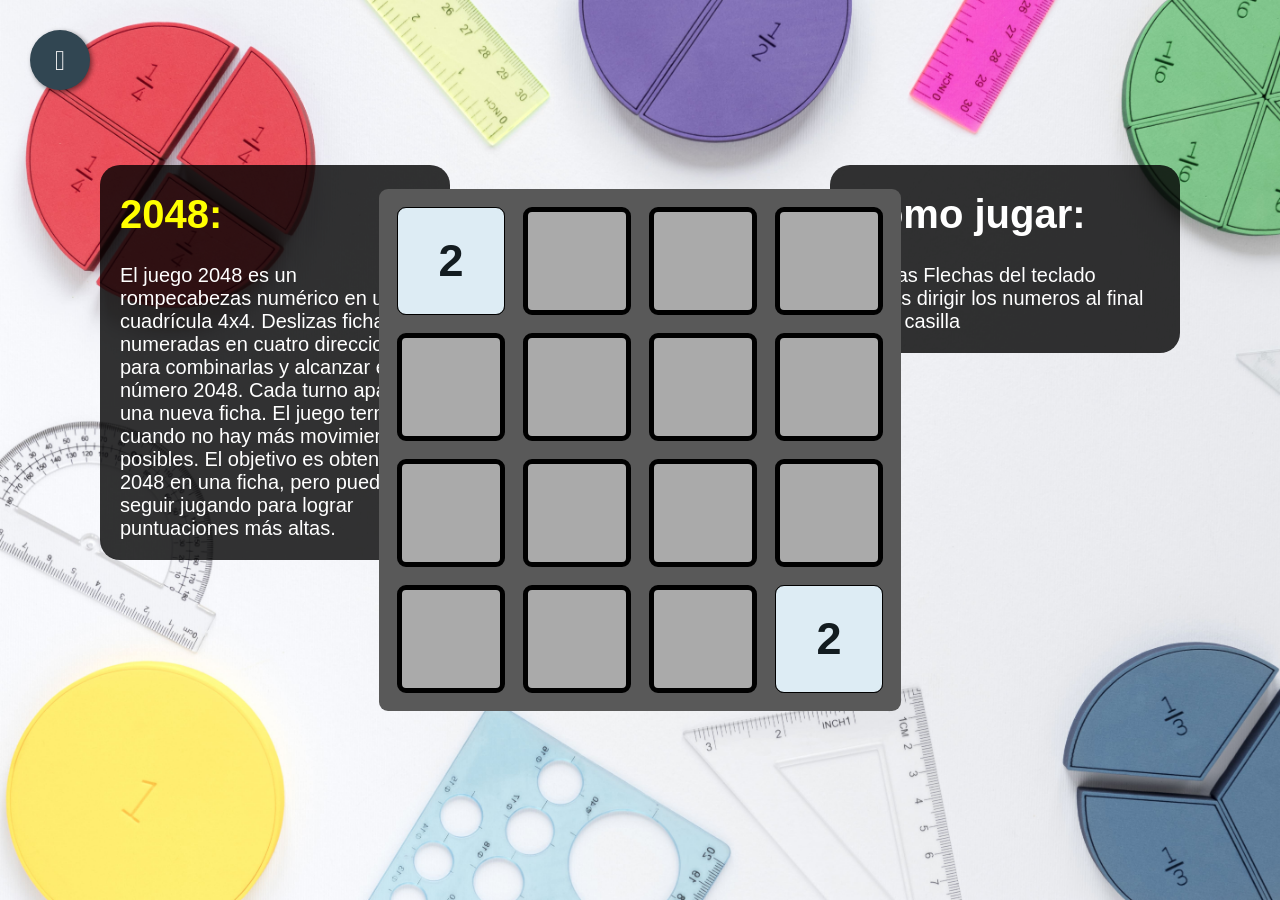
==== 2048/2048.html @ 7e8dbdbc "Mayoria de los games funcionales" ====
<!DOCTYPE html>
<html lang="en">
  <head>
    <meta charset="UTF-8" />
    <meta http-equiv="X-UA-Compatible" content="IE=edge" />
    <meta name="viewport" content="width=device-width, initial-scale=1.0" />
    <link
      rel="stylesheet"
      href="https://cdnjs.cloudflare.com/ajax/libs/font-awesome/6.4.2/css/all.min.css"
    />
      <title>2048</title>
      <link rel="stylesheet" href="2048/2048.css">
  </head>

  <body>
    <style>
      body {
        background-image: url("assets/back.jpg");
        background-size: cover;
      }
      .buttons a {
        position: absolute;
        text-decoration: none;
        font-size: 28px;
        width: 60px;
        height: 60px;
        line-height: 60px;
        text-align: center;
        background: #314652;
        color: #f1f1f1;
        border-radius: 50%;
        box-shadow: 2px 2px 5px rgba(0, 0, 0, 0.5);
        transition: all 0.4s ease-in-out;
        top: 30px;
        left: 30px;
      }
      .buttons a:hover {
        transform: scale(1.2);
      }
    </style>
    <div class="buttons">
      <a href="../mapa.html" class="fa fa-map"></a>
    </div>
    <div class="info">
      <h1 style="color: yellow">2048:</h1>
      <p>
        El juego 2048 es un rompecabezas numérico en una cuadrícula 4x4.
        Deslizas fichas numeradas en cuatro direcciones para combinarlas y
        alcanzar el número 2048. Cada turno aparece una nueva ficha. El juego
        termina cuando no hay más movimientos posibles. El objetivo es obtener
        2048 en una ficha, pero puedes seguir jugando para lograr puntuaciones
        más altas.
      </p>
    </div>

    <div class="info2">
      <h1>Cómo jugar:</h1>
      <p>
        Con las Flechas del teclado podras dirigir los numeros al final de su
        casilla
      </p>
    </div>

    <div id="game-board"></div>
      <script type="module" src="2048/index.js"></script>
  </body>
</html>
---- 2048/2048/2048.css ----
*, *::before, *::after {
  box-sizing: border-box;
  font-family: "Segoe UI", Tahoma, Geneva, Verdana, sans-serif;
}

body {
  display: flex;
  justify-content: center;
  align-items: center;
  height: 100vh;
  margin: 0;
  font-size: 5vmin;
}

#game-board {
  display: grid;
  grid-template-columns: repeat(var(--grid-size), var(--cell-size));
  grid-template-rows: repeat(var(--grid-size), var(--cell-size));
  background-color: rgb(89 89 89);
  
  gap: var(--cell-gap);
  border-radius: 1vmin;
  padding: var(--cell-gap);
  position: relative;
}

.cell {
  background-color: #AAA;
  border-radius: 1vmin;
  border: 5px solid black;
}

.tile {
  position: absolute;
  display: flex;
  justify-content: center;
  align-items: center;
  width: var(--cell-size);
  height: var(--cell-size);
  background-color: red;
  border-radius: 1vmin;
  top: calc(var(--y) * (var(--cell-size) + var(--cell-gap)) + var(--cell-gap));
  left: calc(var(--x) * (var(--cell-size) + var(--cell-gap)) + var(--cell-gap));
  font-weight: bold;
  background-color: hsl(200, 50%, var(--background-lightness));
  color: hsl(200, 25%, var(--text-lightness));
  animation: show 200ms ease-in-out;
  transition: 100ms ease-in-out;
  border: 1px solid black;
}

@keyframes show {
  0% {
    opacity: .5;
    transform: scale(0);
  }
}

.info{
  position: absolute;
  color: white;
  font-size: 20px;
  padding: 0 20px;
  top: 165px;
  width: 350px;
  left: 100px;
  background: rgb(0, 0, 0, 0.8);
  border-radius: 20px;
}

.score{
  position: absolute;
  color: white;
  font-size: 30px;
  top: 170px;
  left: 660px;
}

.score p{
  right: 20px;
  bottom: 6px;
  position: absolute;
}

.info2{
  position: absolute;
  color: white;
  font-size: 20px;
  top: 165px;
  width: 350px;
  right: 100px;
  padding: 0 20px;
  background: rgb(0, 0, 0, 0.8);
  border-radius: 20px;
}
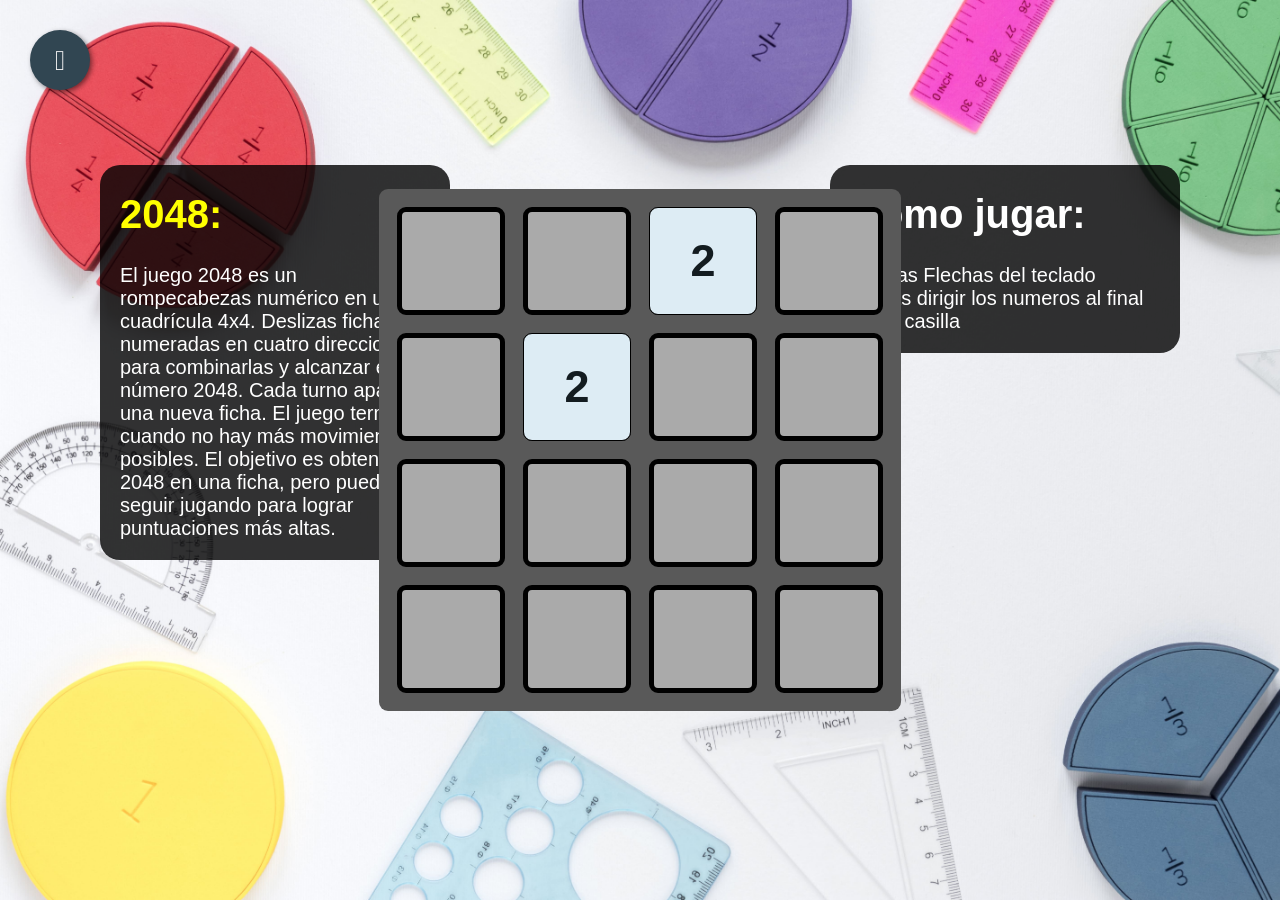
==== commit 56b38ce5: "cambio rutas" ====
--- a/2048/2048.html
+++ b/2048/2048.html
@@ -39,7 +39,7 @@
       }
     </style>
     <div class="buttons">
-      <a href="../mapa.html" class="fa fa-map"></a>
+      <a href="../index.html" class="fa fa-map"></a>
     </div>
     <div class="info">
       <h1 style="color: yellow">2048:</h1>
